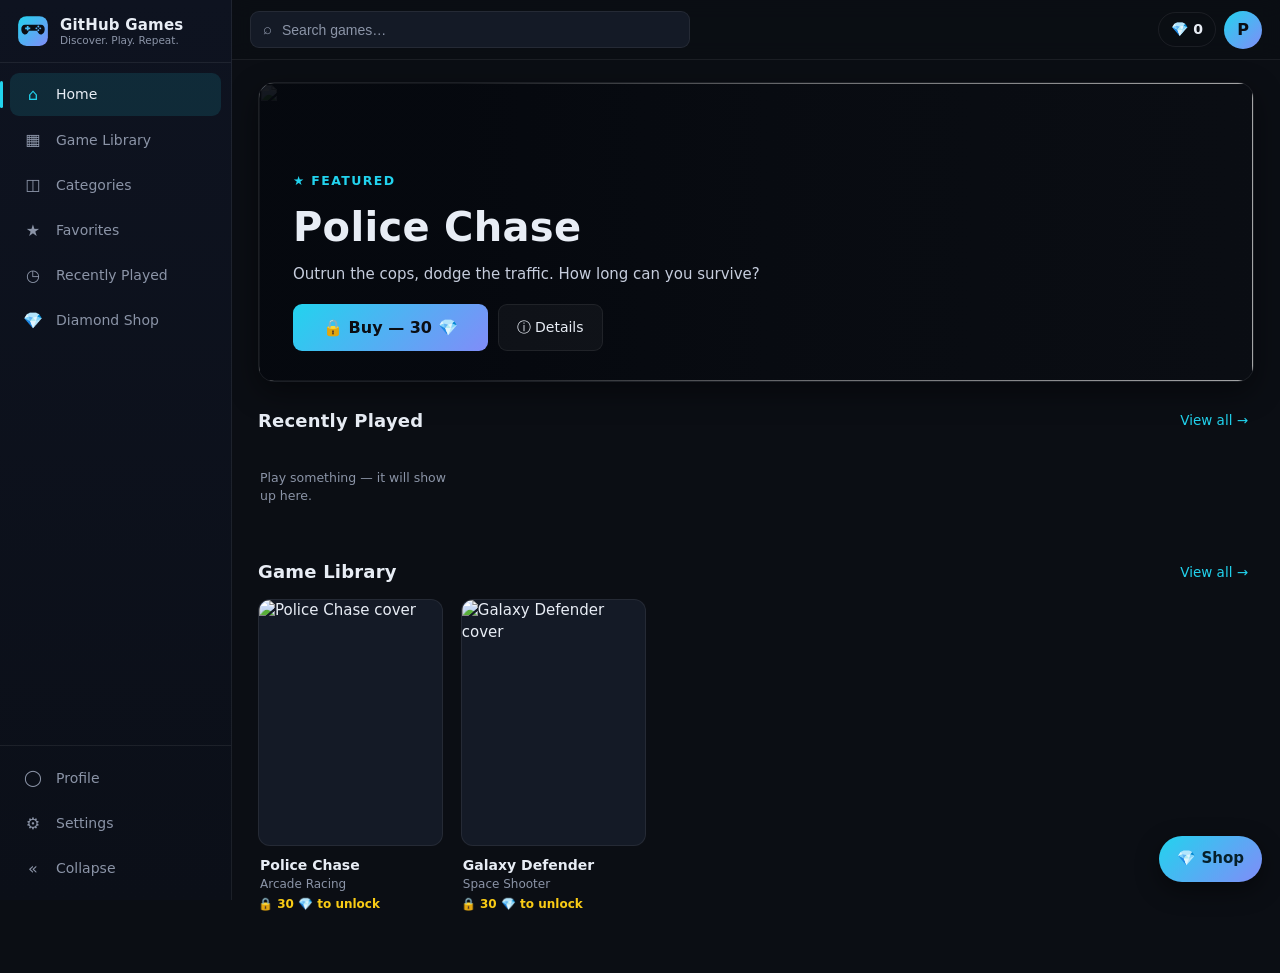
==== games/index.html @ de299fe7 "Add games hub at /games (Diamond Shop + Support)" ====
<!DOCTYPE html>
<html lang="en">
<head>
<meta charset="UTF-8">
<meta name="viewport" content="width=device-width, initial-scale=1.0, viewport-fit=cover">
<title>GitHub Games — Discover. Play. Repeat.</title>
<meta name="description" content="GitHub Games — a personal browser gaming platform. Discover. Play. Repeat.">
<link rel="icon" type="image/svg+xml" href="favicon.svg">
<link rel="stylesheet" href="arcade.css">
</head>
<body>
<div id="app">

  <!-- ============ SIDEBAR (desktop) / DRAWER (mobile) ============ -->
  <aside id="sidebar" aria-label="Main navigation">
    <div class="side-brand">
      <span class="logo-mark" aria-hidden="true">
        <svg viewBox="0 0 32 32"><defs><linearGradient id="lg" x1="0" y1="0" x2="1" y2="1"><stop offset="0" stop-color="#22d3ee"/><stop offset="1" stop-color="#818cf8"/></linearGradient><mask id="gp-mask-side"><path d="M8.5 10 h15 c2.2 0 3.5 1.6 3.5 4 c0 3-1.6 5.2-3.6 5.2 c-1.2 0-2-.7-2.6-1.8 l-1-1.6 H12.2 l-1 1.6 c-.6 1.1-1.4 1.8-2.6 1.8 C6.6 19.2 5 17 5 14 c0-2.4 1.3-4 3.5-4 z" fill="#fff"/><path d="M10.2 11.4 h1.6 v1.3 h1.6 v1.6 h-1.6 v1.3 h-1.6 v-1.3 H8.6 v-1.6 h1.6 z" fill="#000"/><circle cx="21" cy="11.7" r="0.9" fill="#000"/><circle cx="22.8" cy="13.5" r="0.9" fill="#000"/><circle cx="21" cy="15.3" r="0.9" fill="#000"/><circle cx="19.2" cy="13.5" r="0.9" fill="#000"/></mask></defs><rect x="2" y="2" width="28" height="28" rx="8" fill="url(#lg)"/><rect x="2" y="2" width="28" height="28" rx="8" fill="#0b0e14" mask="url(#gp-mask-side)"/></svg>
      </span>
      <span class="logo-text"><strong>GitHub Games</strong><small>Discover. Play. Repeat.</small></span>
      <button id="drawer-close" class="icon-btn only-mobile" aria-label="Close menu">✕</button>
    </div>
    <nav class="side-nav">
      <button class="nav-item is-active" data-view="home"><span class="ni">⌂</span><span class="nl">Home</span></button>
      <button class="nav-item" data-view="library"><span class="ni">▦</span><span class="nl">Game Library</span></button>
      <button class="nav-item" data-view="categories"><span class="ni">◫</span><span class="nl">Categories</span></button>
      <button class="nav-item" data-view="favorites"><span class="ni">★</span><span class="nl">Favorites</span><span class="nbadge" id="fav-count" hidden></span></button>
      <button class="nav-item" data-view="recent"><span class="ni">◷</span><span class="nl">Recently Played</span></button>
      <button class="nav-item" data-view="shop"><span class="ni">💎</span><span class="nl">Diamond Shop</span></button>
    </nav>
    <div class="side-foot">
      <button class="nav-item" data-view="profile"><span class="ni">◯</span><span class="nl">Profile</span></button>
      <button class="nav-item" data-view="settings"><span class="ni">⚙</span><span class="nl">Settings</span></button>
      <button id="side-collapse" class="nav-item only-desktop" aria-label="Collapse sidebar"><span class="ni">«</span><span class="nl">Collapse</span></button>
    </div>
  </aside>
  <div id="backdrop" hidden></div>

  <!-- ============ MAIN COLUMN ============ -->
  <div class="main-col">
    <header id="topbar">
      <button id="hamburger" class="icon-btn only-mobile" aria-label="Open menu">☰</button>
      <span class="logo-mark tb-logo only-mobile" aria-hidden="true">
        <svg viewBox="0 0 32 32"><defs><mask id="gp-mask-top"><path d="M8.5 10 h15 c2.2 0 3.5 1.6 3.5 4 c0 3-1.6 5.2-3.6 5.2 c-1.2 0-2-.7-2.6-1.8 l-1-1.6 H12.2 l-1 1.6 c-.6 1.1-1.4 1.8-2.6 1.8 C6.6 19.2 5 17 5 14 c0-2.4 1.3-4 3.5-4 z" fill="#fff"/><path d="M10.2 11.4 h1.6 v1.3 h1.6 v1.6 h-1.6 v1.3 h-1.6 v-1.3 H8.6 v-1.6 h1.6 z" fill="#000"/><circle cx="21" cy="11.7" r="0.9" fill="#000"/><circle cx="22.8" cy="13.5" r="0.9" fill="#000"/><circle cx="21" cy="15.3" r="0.9" fill="#000"/><circle cx="19.2" cy="13.5" r="0.9" fill="#000"/></mask></defs><rect x="2" y="2" width="28" height="28" rx="8" fill="#22d3ee"/><rect x="2" y="2" width="28" height="28" rx="8" fill="#0b0e14" mask="url(#gp-mask-top)"/></svg>
      </span>
      <div class="search-wrap">
        <span class="search-ic" aria-hidden="true">⌕</span>
        <input id="search" type="search" placeholder="Search games…" autocomplete="off" aria-label="Search games">
      </div>
      <div class="top-actions">
        <button id="topbar-diamonds" class="diamond-pill" aria-label="Open Diamond Shop">💎 <span id="topbar-diamonds-n">0</span></button>
        <button id="avatar-btn" class="avatar-btn" aria-haspopup="menu" aria-expanded="false" aria-label="Account menu">
          <span id="avatar-initial">P</span>
        </button>
        <div id="avatar-menu" class="menu" role="menu" hidden>
          <div class="menu-head"><strong id="menu-username">Player</strong><small>GitHub Games</small></div>
          <button role="menuitem" data-goto="profile">◯&nbsp; Profile</button>
          <button role="menuitem" data-goto="shop">💎&nbsp; Diamond Shop</button>
          <button role="menuitem" data-goto="settings">⚙&nbsp; Settings</button>
          <button role="menuitem" id="menu-about">ⓘ&nbsp; About</button>
          <button role="menuitem" id="menu-support">✉️&nbsp; Support</button>
        </div>
      </div>
    </header>

    <main id="views">
      <!-- HOME -->
      <section class="view is-active" id="view-home" aria-label="Home">
        <div id="featured" class="featured">
          <img class="featured-bg" src="img/cover-police-chase.svg" alt="" aria-hidden="true">
          <div class="featured-shade"></div>
          <div class="featured-body">
            <span class="kicker">★ Featured</span>
            <h2>Police Chase</h2>
            <p>Outrun the cops, dodge the traffic. How long can you survive?</p>
            <div class="featured-row">
              <a class="btn-play big" href="1/" data-play="police-chase">▶&nbsp; Play Now</a>
              <button class="btn-ghost" data-info="police-chase">ⓘ Details</button>
            </div>
          </div>
        </div>

        <div class="sec-head"><h3>Recently Played</h3><button class="link" data-goto="recent">View all →</button></div>
        <div id="home-recent" class="hrow"></div>

        <div class="sec-head"><h3>Game Library</h3><button class="link" data-goto="library">View all →</button></div>
        <div id="home-grid" class="grid"></div>
      </section>

      <!-- LIBRARY -->
      <section class="view" id="view-library" aria-label="Game Library">
        <div class="sec-head"><h3>Game Library</h3>
          <label class="sort-wrap">Sort
            <select id="sort" aria-label="Sort games">
              <option value="name">Name A–Z</option>
              <option value="recent">Recently played</option>
            </select>
          </label>
        </div>
        <div id="lib-grid" class="grid"></div>
        <div id="lib-empty" class="empty" hidden>
          <div class="empty-ic">🎮</div>
          <p>No games match your search.</p>
          <button class="btn-ghost" id="lib-clear">Clear search</button>
        </div>
      </section>

      <!-- CATEGORIES -->
      <section class="view" id="view-categories" aria-label="Categories">
        <div class="sec-head"><h3>Browse by Category</h3></div>
        <div id="cat-chips" class="chips"></div>
        <div id="cat-grid" class="grid"></div>
      </section>

      <!-- FAVORITES -->
      <section class="view" id="view-favorites" aria-label="Favorites">
        <div class="sec-head"><h3>Favorites</h3></div>
        <div id="fav-grid" class="grid"></div>
        <div id="fav-empty" class="empty" hidden>
          <div class="empty-ic">★</div>
          <p>No favorites yet.</p>
          <p class="dim">Tap the ☆ on any game to pin it here.</p>
          <button class="btn-ghost" data-goto="library">Browse games</button>
        </div>
      </section>

      <!-- RECENTLY PLAYED -->
      <section class="view" id="view-recent" aria-label="Recently Played">
        <div class="sec-head"><h3>Recently Played</h3></div>
        <div id="recent-list" class="recent-list"></div>
        <div id="recent-empty" class="empty" hidden>
          <div class="empty-ic">◷</div>
          <p>Nothing here yet.</p>
          <p class="dim">Games you play will show up here.</p>
          <button class="btn-ghost" data-goto="library">Browse games</button>
        </div>
      </section>

      <!-- DIAMOND SHOP -->
      <section class="view" id="view-shop" aria-label="Diamond Shop">
        <div class="sec-head"><h3>💎 Diamond Shop</h3></div>
        <div class="panel shop-panel">
          <div class="shop-balance-row">
            <div><span class="dim sm">Your Diamonds&nbsp;</span><strong id="shop-balance">0</strong> 💎</div>
            <div class="shop-user-row">
              <input id="shop-user-input" maxlength="24" placeholder="Your username" aria-label="Your username">
              <button class="btn-play sm" id="shop-claim">Create / Load Account</button>
            </div>
          </div>
          <div id="daily-claim-panel" class="daily-claim">
            <div class="dc-left">
              <div class="dc-title">🎁 Daily Claim</div>
              <div class="dc-sub">Claim <strong>+10 💎</strong> free every 12 hours — use them to unlock games.</div>
            </div>
            <div class="dc-right">
              <div id="daily-countdown" class="dc-count">Create or load an account to claim.</div>
              <button class="btn-play sm" id="daily-claim-btn" disabled>Claim +10 💎</button>
            </div>
          </div>
          <div id="shop-packs" class="shop-packs"></div>
          <div class="custom-card">
            <div class="custom-head"><span>🛠️ Custom Amount</span><span class="dim sm">1,000 – 100,000 💎 &bull; bigger amount = cheaper per diamond</span></div>
            <div class="custom-row">
              <input id="custom-slider" type="range" min="1000" max="100000" step="100" value="1000" aria-label="Custom diamond amount (slider)">
              <input id="custom-amount" type="number" min="1000" max="100000" step="100" value="1000" aria-label="Custom diamond amount">
            </div>
            <div class="custom-chips">
              <button class="chip" data-custom="1000">1,000</button>
              <button class="chip" data-custom="5000">5,000</button>
              <button class="chip" data-custom="10000">10,000</button>
              <button class="chip" data-custom="25000">25,000</button>
              <button class="chip" data-custom="50000">50,000</button>
              <button class="chip" data-custom="100000">100,000</button>
            </div>
            <div class="custom-buy-row">
              <div>
                <div id="custom-price" class="custom-price">৳910</div>
                <div id="custom-rate" class="dim sm">৳0.91 per diamond — the packages' average rate</div>
              </div>
              <button class="btn-play" id="custom-buy">Buy Custom</button>
            </div>
          </div>
          <p class="dim sm">Pay with bKash Send Money (app or *247#), then enter your TrxID + phone number. Orders stay Pending until the payment is verified — then your Diamonds are added automatically.</p>
        </div>
      </section>

      <!-- PROFILE -->
      <section class="view" id="view-profile" aria-label="Profile">
        <div class="sec-head"><h3>Profile</h3></div>
        <div class="panel profile-panel">
          <div class="prof-top">
            <div class="prof-avatar" id="prof-avatar">P</div>
            <div class="prof-id">
              <div class="prof-name-row">
                <strong id="prof-name">Player</strong>
                <button class="icon-btn" id="name-edit" aria-label="Edit display name">✎</button>
              </div>
              <small class="dim">GitHub Games player</small>
            </div>
          </div>
          <div class="avatar-pick">
            <h4>Profile picture</h4>
            <div id="avatar-presets" class="avatar-presets"></div>
          </div>
          <div id="name-editor" class="name-editor" hidden>
            <input id="name-input" maxlength="24" aria-label="Display name">
            <button class="btn-play sm" id="name-save">Save</button>
            <button class="btn-ghost sm" id="name-cancel">Cancel</button>
          </div>
          <div class="prof-cols">
            <div>
              <h4>Favorite Games</h4>
              <div id="prof-favs" class="mini-list"></div>
            </div>
            <div>
              <h4>Recently Played</h4>
              <div id="prof-recent" class="mini-list"></div>
            </div>
          </div>
          <h4>Best Scores</h4>
          <div id="prof-scores" class="score-list"></div>
        </div>
      </section>

      <!-- SETTINGS -->
      <section class="view" id="view-settings" aria-label="Settings">
        <div class="sec-head"><h3>Settings</h3></div>
        <div class="panel settings-panel">
          <div class="set-group">
            <h4>Appearance</h4>
            <div class="set-row"><span>Accent color</span>
              <div class="swatches" role="radiogroup" aria-label="Accent color">
                <button class="sw cyan" data-accent="cyan" aria-label="Cyan"></button>
                <button class="sw blue" data-accent="blue" aria-label="Blue"></button>
                <button class="sw violet" data-accent="violet" aria-label="Violet"></button>
              </div>
            </div>
            <div class="set-row"><span>Compact sidebar</span>
              <button class="toggle" id="tgl-sidebar" role="switch" aria-checked="false" aria-label="Compact sidebar"><span class="knob"></span></button>
            </div>
          </div>
          <div class="set-group">
            <h4>Motion</h4>
            <div class="set-row"><span>Animations</span>
              <button class="toggle" id="tgl-anim" role="switch" aria-checked="true" aria-label="Animations"><span class="knob"></span></button>
            </div>
            <p class="dim sm">Turn off to reduce motion across the interface.</p>
          </div>
          <div class="set-group danger-zone">
            <h4>Data &amp; Privacy</h4>
            <p class="dim sm">Profile, favorites and best scores stay in this browser. Shop accounts, Diamonds and orders live in the secure database, so the same username works on any device.</p>
            <div class="set-row"><span>Reset best scores</span><button class="btn-ghost sm danger" id="btn-reset-scores">Reset</button></div>
            <div class="set-row"><span>Clear recently played</span><button class="btn-ghost sm danger" id="btn-clear-recent">Clear</button></div>
            <div class="set-row"><span>Clear favorites</span><button class="btn-ghost sm danger" id="btn-clear-favs">Clear</button></div>
          </div>
          <div class="set-group">
            <h4>Shop Admin</h4>
            <p class="dim sm">View diamond orders and mark them Complete after verifying the payment in your bKash app. Admin login required.</p>
            <div class="set-row"><span>Admin page</span><a class="btn-play sm" href="admin.html">Open Admin Page</a></div>
          </div>
          <div class="set-group">
            <h4>About</h4>
            <p><strong>GitHub Games</strong> — Discover. Play. Repeat.</p>
            <p class="dim">This is made for everyone.</p>
            <p class="dim sm">Hub v3.0 · Games launch in their own pages and keep their own saved data.</p>
          </div>
        </div>
      </section>
    </main>
  </div>
</div>

<!-- game details modal -->
<div id="info-modal" class="modal" hidden role="dialog" aria-modal="true" aria-labelledby="im-title">
  <div class="modal-card">
    <button class="icon-btn modal-x" data-close aria-label="Close">✕</button>
    <div class="im-head">
      <img id="im-cover" src="" alt="">
      <div><h3 id="im-title"></h3><div id="im-genre" class="chips sm"></div></div>
    </div>
    <p id="im-desc"></p>
    <h4>Controls</h4><p id="im-controls" class="dim"></p>
    <h4>Features</h4><ul id="im-features" class="feat"></ul>
    <h4>Credits</h4><p id="im-credits" class="dim sm"></p>
    <div class="im-actions">
      <a class="btn-play big" id="im-play" href="#" data-play="">▶&nbsp; Play</a>
    </div>
  </div>
</div>

<!-- about modal -->
<div id="about-modal" class="modal" hidden role="dialog" aria-modal="true" aria-labelledby="ab-title">
  <div class="modal-card narrow">
    <button class="icon-btn modal-x" data-close aria-label="Close">✕</button>
    <h3 id="ab-title">About GitHub Games</h3>
    <p><strong>GitHub Games</strong> — Discover. Play. Repeat.</p>
    <p class="dim">This is made for everyone.</p>
    <p class="dim sm">A personal browser gaming platform. Your favorites, recent games and settings live only in this browser.</p>
  </div>
</div>

<!-- support modal -->
<div id="support-modal" class="modal" hidden role="dialog" aria-modal="true" aria-labelledby="sup-title">
  <div class="modal-card narrow">
    <button class="icon-btn modal-x" data-close aria-label="Close">✕</button>
    <h3 id="sup-title">Support</h3>
    <p>Need help with a Diamond order, a game, or anything else? Email me directly — I usually reply within a day.</p>
    <p class="support-email"><strong>princerafi5801@gmail.com</strong></p>
    <div class="support-actions">
      <a class="btn-play" href="mailto:princerafi5801@gmail.com?subject=GitHub%20Games%20Support">✉️ Send Email</a>
      <button class="btn-play" id="support-copy">📋 Copy Email</button>
    </div>
    <p class="dim sm">For Diamond orders, include your username and TrxID in the email so I can find your order fast.</p>
  </div>
</div>

<!-- shop checkout modal -->
<div id="shop-modal" class="modal" hidden role="dialog" aria-modal="true" aria-labelledby="sh-title">
  <div class="modal-card narrow">
    <button class="icon-btn modal-x" data-close aria-label="Close">✕</button>
    <h3 id="sh-title">Buy Diamonds</h3>
    <div id="sh-step1">
      <p><strong id="sh-pack-name"></strong> — <span id="sh-pack-price"></span></p>
      <label class="dim sm" for="sh-username">Your username (diamonds go to this name)</label>
      <input id="sh-username" maxlength="24" placeholder="Username" aria-label="Username">
      <div class="im-actions">
        <button class="btn-ghost" data-close>Cancel</button>
        <button class="btn-play" id="sh-continue">Continue</button>
      </div>
    </div>
    <div id="sh-step2" hidden>
      <p><strong id="sh-pack-name2"></strong></p>
      <div class="bkash-box">
        <p>Send <strong id="sh-amount"></strong> via bKash <strong>Send Money</strong> to:</p>
        <p class="bkash-num" id="sh-bkash-num"></p>
        <p><button class="btn-ghost sm" id="sh-copy" type="button">📋 Copy number</button></p>
        <p class="dim sm">Send the exact amount from your bKash account (bKash app or *247#), then enter the TrxID + your phone number below.</p>
      </div>
      <label class="dim sm" for="sh-trxid">bKash Transaction ID (TrxID)</label>
      <input id="sh-trxid" maxlength="24" placeholder="e.g. 9H8K2J4F1X" aria-label="Transaction ID">
      <label class="dim sm" for="sh-phone">Your bKash phone number (the one you sent money from)</label>
      <input id="sh-phone" maxlength="14" placeholder="e.g. 01712345678" aria-label="Your bKash phone number" inputmode="tel">
      <div class="im-actions">
        <button class="btn-ghost" id="sh-back">Back</button>
        <button class="btn-play" id="sh-place">Place Order</button>
      </div>
    </div>
    <div id="sh-done" hidden>
      <p>✅ <strong>Order placed!</strong></p>
      <p class="dim">Order <strong id="sh-order-id"></strong> is <strong>Pending</strong>. Diamonds will be added to <strong id="sh-done-user"></strong> very soon, once payment verification is complete.</p>
      <div class="im-actions">
        <button class="btn-play" data-close>Done</button>
      </div>
    </div>
  </div>
</div>

<!-- floating shop button -->
<button id="shop-fab" aria-label="Open Diamond Shop">💎 Shop</button>

<!-- buy game modal -->
<div id="buy-modal" class="modal" hidden role="dialog" aria-modal="true" aria-labelledby="buy-title">
  <div class="modal-card narrow">
    <button class="icon-btn modal-x" data-close aria-label="Close">✕</button>
    <h3 id="buy-title">Unlock Police Chase</h3>
    <p class="dim sm">One-time purchase — buy once, play forever.</p>
    <p><strong>Price: 30 💎</strong> · Your balance: <strong id="buy-balance">0</strong> 💎</p>
    <div id="buy-username-row">
      <label class="dim sm" for="buy-username">Create your account to get 30 free diamonds</label>
      <input id="buy-username" maxlength="24" placeholder="Choose a username" aria-label="Username">
      <div class="im-actions">
        <button class="btn-play sm" id="buy-create">Create Account (+30 💎)</button>
      </div>
    </div>
    <p class="dim sm" id="buy-account-note" hidden>Account: <strong id="buy-account-name"></strong></p>
    <p class="dim sm" id="buy-need-note" hidden></p>
    <div class="im-actions">
      <button class="btn-ghost" data-close>Cancel</button>
      <button class="btn-play" id="buy-confirm">Buy for 30 💎</button>
      <button class="btn-play" id="buy-shop" hidden>Go to Diamond Shop</button>
    </div>
  </div>
</div>

<!-- confirm modal -->
<div id="confirm-modal" class="modal" hidden role="dialog" aria-modal="true" aria-labelledby="cf-title">
  <div class="modal-card narrow">
    <h3 id="cf-title"></h3>
    <p id="cf-msg" class="dim"></p>
    <div class="im-actions">
      <button class="btn-ghost" data-close>Cancel</button>
      <button class="btn-play danger" id="cf-ok">Confirm</button>
    </div>
  </div>
</div>

<div id="toast" class="toast" hidden></div>

<script src="arcade.js"></script>
</body>
</html>
---- games/arcade.css ----
/* GitHub Games — Steam-inspired dark hub. Original design, no frameworks. */
:root {
  --bg: #0b0e14;
  --bg2: #0e1219;
  --surface: #141a26;
  --surface2: #1a2130;
  --line: rgba(255, 255, 255, 0.07);
  --txt: #e8edf5;
  --dim: #8b94a7;
  --accent: #22d3ee;
  --accent2: #818cf8;
  --accent-ink: #062a30;
  --danger: #f87171;
  --radius: 12px;
  --side-w: 232px;
  --side-wc: 72px;
  --top-h: 60px;
  --shadow: 0 10px 30px rgba(0, 0, 0, 0.45);
}
[data-accent="blue"] { --accent: #60a5fa; --accent2: #22d3ee; --accent-ink: #0b2440; }
[data-accent="violet"] { --accent: #a78bfa; --accent2: #22d3ee; --accent-ink: #221243; }

* { box-sizing: border-box; }
html, body { height: 100%; }
body {
  margin: 0;
  background: var(--bg);
  color: var(--txt);
  font-family: "Segoe UI", system-ui, -apple-system, Roboto, "Helvetica Neue", Arial, sans-serif;
  font-size: 15px;
  line-height: 1.45;
  -webkit-tap-highlight-color: transparent;
}
img { display: block; max-width: 100%; }
button { font: inherit; color: inherit; background: none; border: 0; cursor: pointer; }
a { color: inherit; }
:focus-visible { outline: 2px solid var(--accent); outline-offset: 2px; border-radius: 6px; }

#app { display: flex; min-height: 100vh; }

/* ---------- sidebar ---------- */
#sidebar {
  width: var(--side-w);
  flex: 0 0 auto;
  position: sticky;
  top: 0;
  height: 100vh;
  display: flex;
  flex-direction: column;
  background: linear-gradient(180deg, #0e1320, #0b0f18);
  border-right: 1px solid var(--line);
  z-index: 40;
  transition: width 0.22s ease, margin 0.25s ease;
}
body.side-compact #sidebar { width: var(--side-wc); }
body.side-compact .logo-text, body.side-compact .nl, body.side-compact .nbadge { display: none; }
body.side-compact .nav-item { justify-content: center; padding: 12px 0; }

.side-brand {
  display: flex; align-items: center; gap: 10px;
  padding: 14px 16px;
  border-bottom: 1px solid var(--line);
  min-height: var(--top-h);
}
.logo-mark svg { width: 34px; height: 34px; display: block; }
.logo-text { display: flex; flex-direction: column; line-height: 1.2; white-space: nowrap; }
.logo-text strong { font-size: 15px; letter-spacing: 0.2px; }
.logo-text small { color: var(--dim); font-size: 10.5px; }

.side-nav { padding: 10px 10px; display: flex; flex-direction: column; gap: 2px; }
.side-foot { margin-top: auto; padding: 10px; border-top: 1px solid var(--line); display: flex; flex-direction: column; gap: 2px; }
.nav-item {
  display: flex; align-items: center; gap: 12px;
  padding: 10px 12px;
  border-radius: 9px;
  color: var(--dim);
  font-size: 14px;
  text-align: left;
  width: 100%;
  transition: background 0.15s ease, color 0.15s ease;
  position: relative;
}
.nav-item:hover { background: rgba(255, 255, 255, 0.05); color: var(--txt); }
.nav-item.is-active { background: rgba(34, 211, 238, 0.12); color: var(--txt); }
.nav-item.is-active::before {
  content: ""; position: absolute; left: -10px; top: 8px; bottom: 8px; width: 3px;
  border-radius: 3px; background: var(--accent);
}
.ni { width: 22px; text-align: center; font-size: 16px; flex: 0 0 auto; }
.nav-item.is-active .ni { color: var(--accent); }
.nl { flex: 1 1 auto; white-space: nowrap; overflow: hidden; text-overflow: ellipsis; }
.nbadge {
  background: var(--accent); color: var(--accent-ink);
  font-size: 11px; font-weight: 700; border-radius: 10px; padding: 1px 7px;
}

/* ---------- main column / topbar ---------- */
.main-col { flex: 1 1 auto; min-width: 0; display: flex; flex-direction: column; }
#topbar {
  height: var(--top-h);
  position: sticky; top: 0; z-index: 30;
  display: flex; align-items: center; gap: 12px;
  padding: 0 18px;
  background: rgba(11, 14, 20, 0.86);
  backdrop-filter: blur(10px);
  border-bottom: 1px solid var(--line);
}
.search-wrap {
  flex: 1 1 auto; min-width: 0; max-width: 440px;
  display: flex; align-items: center; gap: 8px;
  background: var(--surface);
  border: 1px solid var(--line);
  border-radius: 9px;
  padding: 7px 12px;
}
.search-wrap:focus-within { border-color: var(--accent); }
.search-ic { color: var(--dim); }
#search {
  flex: 1; background: none; border: 0; color: var(--txt);
  font-size: 14px; outline: none; min-width: 0;
}
#search::placeholder { color: var(--dim); }
.top-actions { margin-left: auto; display: flex; align-items: center; gap: 8px; position: relative; flex-shrink: 0; }
/* Fixed topbar items never squeeze — only the search bar shrinks,
   so the avatar stays a perfect circle on narrow phones. */
#topbar > #hamburger, #topbar > .tb-logo { flex-shrink: 0; }
.avatar-btn {
  width: 38px; height: 38px; border-radius: 50%; flex-shrink: 0;
  background: linear-gradient(135deg, var(--accent), var(--accent2));
  color: #0b0e14; font-weight: 800; font-size: 16px;
  display: flex; align-items: center; justify-content: center;
  transition: transform 0.15s ease;
}
.avatar-btn:hover { transform: scale(1.06); }
.menu {
  position: absolute; right: 0; top: calc(100% + 8px);
  min-width: 200px;
  background: var(--surface2);
  border: 1px solid var(--line);
  border-radius: var(--radius);
  box-shadow: var(--shadow);
  padding: 6px;
  z-index: 60;
}
.menu-head { padding: 10px 12px; border-bottom: 1px solid var(--line); margin-bottom: 4px; }
.menu-head strong { display: block; }
.menu-head small { color: var(--dim); }
.menu button[role="menuitem"] {
  display: block; width: 100%; text-align: left;
  padding: 9px 12px; border-radius: 7px; font-size: 14px; color: var(--txt);
}
.menu button[role="menuitem"]:hover { background: rgba(255, 255, 255, 0.06); }

/* ---------- views ---------- */
#views { padding: 22px 26px 60px; max-width: 1280px; width: 100%; margin: 0 auto; }
.view { display: none; }
.view.is-active { display: block; animation: fadein 0.25s ease; }
@keyframes fadein { from { opacity: 0; transform: translateY(6px); } to { opacity: 1; transform: none; } }
.sec-head { display: flex; align-items: center; justify-content: space-between; margin: 26px 0 14px; }
.sec-head:first-child { margin-top: 0; }
.sec-head h3 { margin: 0; font-size: 18px; letter-spacing: 0.2px; }
.link { color: var(--accent); font-size: 13.5px; }
.link:hover { text-decoration: underline; }

/* ---------- featured ---------- */
.featured {
  position: relative; border-radius: 16px; overflow: hidden;
  border: 1px solid var(--line);
  min-height: 300px;
  display: flex; align-items: flex-end;
  box-shadow: var(--shadow);
  isolation: isolate;
}
.featured-bg { position: absolute; inset: 0; width: 100%; height: 100%; object-fit: cover; z-index: -2; }
.featured-shade {
  position: absolute; inset: 0; z-index: -1;
  background: linear-gradient(90deg, rgba(5, 8, 14, 0.92) 20%, rgba(5, 8, 14, 0.45) 55%, rgba(5, 8, 14, 0.15));
}
.featured-body { padding: 30px 34px; max-width: 560px; }
.kicker { color: var(--accent); font-size: 12.5px; font-weight: 700; letter-spacing: 1.4px; text-transform: uppercase; }
.featured-body h2 { margin: 6px 0 8px; font-size: clamp(26px, 4vw, 40px); letter-spacing: 0.3px; }
.featured-body p { margin: 0 0 18px; color: #c6cddd; }
.featured-row { display: flex; gap: 10px; flex-wrap: wrap; }

/* ---------- buttons ---------- */
.btn-play {
  display: inline-flex; align-items: center; justify-content: center; gap: 8px;
  background: linear-gradient(135deg, var(--accent), var(--accent2));
  color: #0b0e14; font-weight: 800; text-decoration: none;
  padding: 10px 22px; border-radius: 9px; font-size: 15px;
  transition: transform 0.15s ease, filter 0.15s ease;
  border: 0;
}
.btn-play:hover { filter: brightness(1.1); transform: translateY(-1px); }
.btn-play:active { transform: translateY(0); }
.btn-play.big { padding: 12px 30px; font-size: 16px; }
.btn-play.sm { padding: 7px 14px; font-size: 13.5px; }
.btn-play.danger { background: linear-gradient(135deg, #f87171, #ef4444); color: #2a0d0d; }
.btn-ghost {
  display: inline-flex; align-items: center; justify-content: center; gap: 8px;
  border: 1px solid var(--line); background: rgba(255, 255, 255, 0.04);
  color: var(--txt); padding: 10px 18px; border-radius: 9px; font-size: 14px;
  text-decoration: none;
  transition: background 0.15s ease, border-color 0.15s ease;
}
.btn-ghost:hover { background: rgba(255, 255, 255, 0.09); border-color: rgba(255, 255, 255, 0.16); }
.btn-ghost.sm { padding: 7px 14px; font-size: 13.5px; }
.btn-ghost.danger { color: var(--danger); border-color: rgba(248, 113, 113, 0.35); }
.icon-btn {
  width: 34px; height: 34px; border-radius: 8px;
  display: inline-flex; align-items: center; justify-content: center;
  color: var(--dim); font-size: 16px;
  transition: background 0.15s ease, color 0.15s ease;
}
.icon-btn:hover { background: rgba(255, 255, 255, 0.08); color: var(--txt); }

/* ---------- game grid & cards ---------- */
.grid { display: grid; grid-template-columns: repeat(auto-fill, minmax(168px, 1fr)); gap: 18px; }
.hrow { display: grid; grid-auto-flow: column; grid-auto-columns: minmax(150px, 190px); gap: 16px; overflow-x: auto; padding-bottom: 8px; }
.gcard { cursor: pointer; border-radius: var(--radius); }
.gcard .cover {
  position: relative; border-radius: var(--radius); overflow: hidden;
  aspect-ratio: 3 / 4;
  border: 1px solid var(--line);
  background: var(--surface);
  transition: transform 0.18s ease, border-color 0.18s ease, box-shadow 0.18s ease;
}
.gcard img { width: 100%; height: 100%; object-fit: cover; }
.gcard:hover .cover { transform: translateY(-3px); border-color: rgba(255, 255, 255, 0.18); box-shadow: var(--shadow); }
.gcard.selected .cover { border-color: var(--accent); box-shadow: 0 0 0 2px var(--accent), var(--shadow); }
.gtitle { margin: 9px 2px 0; font-size: 14px; font-weight: 600; white-space: nowrap; overflow: hidden; text-overflow: ellipsis; }
.gsub { margin: 1px 2px 0; font-size: 12px; color: var(--dim); }
.card-actions {
  position: absolute; left: 0; right: 0; bottom: 0;
  padding: 34px 10px 10px;
  background: linear-gradient(transparent, rgba(4, 6, 10, 0.94));
  display: flex; flex-direction: column; gap: 8px;
  transform: translateY(102%);
  transition: transform 0.22s ease;
}
.gcard.selected .card-actions { transform: none; }
.ca-title { font-size: 13px; font-weight: 700; }
.ca-row { display: flex; gap: 6px; align-items: center; }
.ca-row .btn-play { flex: 1 1 auto; padding: 8px 10px; font-size: 13.5px; }
.ca-row .icon-btn { background: rgba(255, 255, 255, 0.1); color: #fff; width: 32px; height: 32px; }
.ca-row .icon-btn:hover { background: rgba(255, 255, 255, 0.22); }
.ca-row .icon-btn.fav.is-fav { color: #fbbf24; }
.fav-flag {
  position: absolute; top: 8px; right: 8px;
  width: 28px; height: 28px; border-radius: 8px;
  background: rgba(4, 6, 10, 0.65); color: #fbbf24; font-size: 15px;
  display: none; align-items: center; justify-content: center;
}
.gcard.is-fav .fav-flag { display: inline-flex; }

/* ---------- chips / sort ---------- */
.chips { display: flex; gap: 8px; flex-wrap: wrap; margin-bottom: 16px; }
.chip {
  border: 1px solid var(--line); background: var(--surface);
  padding: 7px 15px; border-radius: 20px; font-size: 13.5px; color: var(--dim);
  transition: all 0.15s ease;
}
.chip:hover { color: var(--txt); border-color: rgba(255, 255, 255, 0.2); }
.chip.is-active { background: rgba(34, 211, 238, 0.14); border-color: var(--accent); color: var(--txt); }
.chips.sm { margin: 6px 0 0; }
.sort-wrap { display: flex; align-items: center; gap: 8px; font-size: 13.5px; color: var(--dim); }
.sort-wrap select {
  background: var(--surface); color: var(--txt);
  border: 1px solid var(--line); border-radius: 8px; padding: 7px 10px; font-size: 13.5px;
}

/* ---------- recently played list ---------- */
.recent-list { display: flex; flex-direction: column; gap: 10px; }
.recent-item {
  display: flex; align-items: center; gap: 14px;
  background: var(--surface); border: 1px solid var(--line);
  border-radius: var(--radius); padding: 10px 14px 10px 10px;
  transition: border-color 0.15s ease;
}
.recent-item:hover { border-color: rgba(255, 255, 255, 0.18); }
.recent-item img { width: 52px; height: 70px; object-fit: cover; border-radius: 7px; }
.recent-item .ri-body { flex: 1 1 auto; min-width: 0; }
.recent-item .ri-body strong { display: block; }
.recent-item .ri-body small { color: var(--dim); }

/* ---------- panels (profile/settings) ---------- */
.panel {
  background: var(--surface);
  border: 1px solid var(--line);
  border-radius: 16px;
  padding: 24px;
  box-shadow: var(--shadow);
  max-width: 860px;
}
.panel h4 { margin: 22px 0 10px; font-size: 14px; letter-spacing: 0.6px; text-transform: uppercase; color: var(--dim); }
.panel h4:first-child { margin-top: 0; }
.profile-panel .prof-top { display: flex; align-items: center; gap: 16px; }
.prof-avatar {
  width: 72px; height: 72px; border-radius: 50%; flex: 0 0 auto;
  background: linear-gradient(135deg, var(--accent), var(--accent2));
  color: #0b0e14; font-size: 30px; font-weight: 800;
  display: flex; align-items: center; justify-content: center;
}
.prof-name-row { display: flex; align-items: center; gap: 6px; }
.prof-name-row strong { font-size: 20px; }
.dim { color: var(--dim); }
.dim.sm, .sm { font-size: 12.5px; }
.name-editor { display: flex; gap: 8px; margin-top: 12px; flex-wrap: wrap; }
.name-editor input {
  background: var(--bg2); border: 1px solid var(--line); color: var(--txt);
  border-radius: 8px; padding: 8px 12px; font-size: 14px; min-width: 200px;
}
.prof-cols { display: grid; grid-template-columns: 1fr 1fr; gap: 20px; margin-top: 6px; }
.mini-list { display: flex; flex-direction: column; gap: 8px; }
.mini-item {
  display: flex; align-items: center; gap: 10px;
  background: var(--bg2); border: 1px solid var(--line); border-radius: 9px; padding: 7px 10px;
  font-size: 13.5px; text-decoration: none;
}
.mini-item:hover { border-color: var(--accent); }
.mini-item img { width: 34px; height: 44px; object-fit: cover; border-radius: 5px; }
.mini-item small { color: var(--dim); margin-left: auto; }
.score-list { display: flex; flex-direction: column; gap: 8px; }
.score-row {
  display: flex; align-items: center; gap: 12px;
  background: var(--bg2); border: 1px solid var(--line); border-radius: 9px; padding: 9px 14px;
}
.score-row img { width: 30px; height: 40px; object-fit: cover; border-radius: 5px; }
.score-row strong { margin-left: auto; color: var(--accent); font-size: 17px; }

.set-group { border-bottom: 1px solid var(--line); padding: 6px 0 18px; margin-bottom: 14px; }
.set-group:last-child { border-bottom: 0; margin-bottom: 0; padding-bottom: 0; }
.set-row { display: flex; align-items: center; justify-content: space-between; gap: 12px; padding: 9px 0; }
.swatches { display: flex; gap: 10px; }
.sw { width: 34px; height: 34px; border-radius: 50%; border: 2px solid transparent; transition: transform 0.15s ease; }
.sw.cyan { background: #22d3ee; } .sw.blue { background: #60a5fa; } .sw.violet { background: #a78bfa; }
.sw.is-active { border-color: #fff; transform: scale(1.12); }
.toggle {
  width: 46px; height: 26px; border-radius: 14px; flex: 0 0 auto;
  background: #2a3242; position: relative;
  transition: background 0.18s ease;
}
.toggle .knob {
  position: absolute; top: 3px; left: 3px; width: 20px; height: 20px; border-radius: 50%;
  background: #fff; transition: left 0.18s ease;
}
.toggle[aria-checked="true"] { background: var(--accent); }
.toggle[aria-checked="true"] .knob { left: 23px; }

/* ---------- modals ---------- */
.modal {
  position: fixed; inset: 0; z-index: 100;
  background: rgba(3, 5, 9, 0.72);
  backdrop-filter: blur(4px);
  display: flex; align-items: center; justify-content: center;
  padding: 18px;
  animation: fadein 0.2s ease;
}
.modal[hidden] { display: none; }
.modal-card {
  background: var(--surface2);
  border: 1px solid var(--line);
  border-radius: 16px;
  box-shadow: var(--shadow);
  width: min(560px, 100%);
  max-height: 88vh; overflow-y: auto;
  padding: 24px;
  position: relative;
  animation: pop 0.22s ease;
}
.modal-card.narrow { width: min(420px, 100%); }
@keyframes pop { from { opacity: 0; transform: scale(0.96) translateY(8px); } to { opacity: 1; transform: none; } }
.modal-x { position: absolute; top: 12px; right: 12px; }
.im-head { display: flex; gap: 16px; align-items: center; margin-bottom: 12px; }
.im-head img { width: 84px; height: 112px; object-fit: cover; border-radius: 10px; border: 1px solid var(--line); }
.im-head h3 { margin: 0 0 4px; font-size: 22px; }
#info-modal p { margin: 8px 0; }
#info-modal h4 { margin: 16px 0 4px; font-size: 13px; text-transform: uppercase; letter-spacing: 0.8px; color: var(--dim); }
.feat { margin: 4px 0; padding-left: 20px; color: #c6cddd; font-size: 14px; }
.feat li { margin: 3px 0; }
.im-actions { display: flex; gap: 10px; margin-top: 20px; }
.im-actions .btn-play { flex: 1 1 auto; }

/* ---------- toast / empty ---------- */
.toast {
  position: fixed; bottom: 24px; left: 50%; transform: translateX(-50%);
  background: var(--surface2); border: 1px solid var(--accent);
  color: var(--txt); padding: 11px 20px; border-radius: 10px;
  box-shadow: var(--shadow); z-index: 120; font-size: 14px;
  animation: fadein 0.2s ease;
}
.toast[hidden] { display: none; }
.empty { text-align: center; padding: 56px 20px; color: var(--dim); }
.empty-ic { font-size: 44px; margin-bottom: 10px; }
.empty p { margin: 6px 0; }
.empty .btn-ghost { margin-top: 12px; }

/* ---------- mobile ---------- */
.only-mobile { display: none !important; }
#backdrop {
  position: fixed; inset: 0; z-index: 35;
  background: rgba(3, 5, 9, 0.6);
}
#backdrop[hidden] { display: none; }

@media (max-width: 900px) {
  .only-mobile { display: inline-flex !important; }
  .only-desktop { display: none !important; }
  #sidebar {
    position: fixed; left: 0; top: 0; bottom: 0;
    transform: translateX(-105%);
    transition: transform 0.26s ease;
    width: min(280px, 84vw) !important;
    box-shadow: var(--shadow);
  }
  body.drawer-open #sidebar { transform: none; }
  body.drawer-open { overflow: hidden; }
  body.side-compact .logo-text, body.side-compact .nl { display: flex; }
  body.side-compact .nav-item { justify-content: flex-start; }
  #views { padding: 16px 14px 60px; }
  #topbar { padding: 0 12px; gap: 8px; }
  .tb-logo svg { width: 30px; height: 30px; }
  .search-wrap { padding: 6px 10px; }
  .featured { min-height: 230px; }
  .featured-body { padding: 20px; }
  .grid { grid-template-columns: repeat(auto-fill, minmax(128px, 1fr)); gap: 12px; }
  .prof-cols { grid-template-columns: 1fr; }
  .panel { padding: 18px; }
  .modal { padding: 12px; align-items: flex-end; }
  .modal-card { border-radius: 16px 16px 0 0; width: 100%; max-height: 92vh; }
  .modal-card.narrow { width: 100%; }
}

/* ---------- reduced motion ---------- */
@media (prefers-reduced-motion: reduce) {
  *, *::before, *::after { animation: none !important; transition: none !important; }
}
body.no-anim *, body.no-anim *::before, body.no-anim *::after {
  animation: none !important; transition: none !important;
}

/* ---------- avatar presets ---------- */
.avatar-pick { margin: 4px 0 18px; }
.avatar-pick h4 { margin: 0 0 10px; }
.avatar-presets { display: flex; gap: 10px; flex-wrap: wrap; }
.avatar-opt {
  width: 56px; height: 56px; border-radius: 50%; padding: 0; cursor: pointer;
  border: 2px solid var(--line); background: var(--surface2);
  display: flex; align-items: center; justify-content: center; overflow: hidden;
}
.avatar-opt img { width: 100%; height: 100%; object-fit: cover; display: block; }
.avatar-opt span { font-size: 22px; font-weight: 800; color: var(--accent); }
.avatar-opt.is-active { border-color: var(--accent); box-shadow: 0 0 10px rgba(34,211,238,0.45); }
.avatar-btn.has-img, .prof-avatar.has-img { padding: 0; overflow: hidden; }
.avatar-btn.has-img img, .prof-avatar.has-img img { width: 100%; height: 100%; object-fit: cover; display: block; }

/* ---------- diamond shop ---------- */
.diamond-pill { background: var(--card); border: 1px solid var(--line); color: inherit; border-radius: 999px; padding: 6px 12px; font-size: 14px; font-weight: 700; cursor: pointer; }
.diamond-pill:hover { border-color: var(--accent); }
#shop-fab { position: fixed; right: 18px; bottom: 18px; z-index: 60; background: linear-gradient(135deg, #22d3ee, #818cf8); color: #06202a; border: none; border-radius: 999px; padding: 12px 18px; font-size: 15px; font-weight: 800; cursor: pointer; box-shadow: 0 8px 24px rgba(0,0,0,.45); }
#shop-fab:hover { transform: translateY(-1px); }
#shop-fab[hidden] { display: none; }
.gprice { font-size: 12px; font-weight: 700; margin-top: 2px; color: #facc15; }
.gprice.owned { color: #4ade80; }
#buy-username { background: var(--bg); border: 1px solid var(--line); color: inherit; border-radius: 8px; padding: 8px 10px; font-size: 14px; width: 100%; margin: 6px 0 4px; }
.shop-packs { display: grid; grid-template-columns: repeat(auto-fit, minmax(150px, 1fr)); gap: 12px; margin: 14px 0 18px; }
.pack-card { border: 1px solid var(--line); border-radius: var(--radius); padding: 16px 12px; text-align: center; background: rgba(255,255,255,0.02); }
.pack-diamonds { font-size: 24px; font-weight: 800; }
.pack-name { color: var(--dim); font-size: 13px; }
.pack-price { font-size: 19px; font-weight: 800; margin: 6px 0 12px; }
.shop-balance-row { display: flex; justify-content: space-between; align-items: center; gap: 12px; flex-wrap: wrap; }
.shop-balance-row strong { font-size: 22px; }
.shop-user-row { display: flex; gap: 8px; }
.shop-user-row input, #sh-username, #sh-trxid, #admin-key { background: var(--bg); border: 1px solid var(--line); color: inherit; border-radius: 8px; padding: 8px 10px; font-size: 14px; }
.shop-user-row input { width: 150px; }
.daily-claim { display: flex; justify-content: space-between; align-items: center; gap: 12px; flex-wrap: wrap; border: 1px solid var(--line); border-radius: var(--radius); padding: 14px 16px; margin: 14px 0; background: linear-gradient(135deg, rgba(34,211,238,.10), rgba(129,140,248,.10)); }
.dc-title { font-weight: 800; font-size: 16px; }
.dc-sub { color: var(--dim); font-size: 13px; margin-top: 2px; }
.dc-right { display: flex; align-items: center; gap: 10px; flex-wrap: wrap; }
.dc-count { font-variant-numeric: tabular-nums; font-size: 14px; color: var(--dim); }
#daily-claim-btn:disabled { opacity: .5; cursor: not-allowed; }
#sh-username, #sh-trxid, #sh-phone, #admin-key { width: 100%; margin: 6px 0 4px; }
.bkash-box { border: 1px dashed var(--line); border-radius: 10px; padding: 12px; margin: 10px 0; text-align: center; }
.bkash-num { font-size: 24px; font-weight: 800; letter-spacing: 1px; margin: 6px 0; }
.admin-orders { margin-top: 10px; }
.admin-row { display: flex; justify-content: space-between; align-items: center; gap: 10px; border-top: 1px solid var(--line); padding: 10px 0; }
.pill { padding: 2px 8px; border-radius: 999px; font-size: 12px; white-space: nowrap; }
.pill.pend { background: rgba(251,191,36,0.15); color: #fbbf24; }
.pill.done { background: rgba(74,222,128,0.15); color: #4ade80; }

/* -------- custom diamond amount -------- */
.custom-card { border: 1px solid var(--line); border-radius: var(--radius); padding: 16px; margin: 0 0 18px; background: rgba(255,255,255,0.02); }
.custom-head { display: flex; justify-content: space-between; align-items: baseline; gap: 10px; flex-wrap: wrap; font-weight: 800; }
.custom-row { display: flex; gap: 12px; align-items: center; margin-top: 12px; }
.custom-row input[type="range"] { flex: 1; accent-color: #22d3ee; }
.custom-row input[type="number"] { width: 120px; background: var(--bg); border: 1px solid var(--line); color: inherit; border-radius: 8px; padding: 8px 10px; font-size: 15px; }
.custom-chips { display: flex; gap: 8px; flex-wrap: wrap; margin-top: 10px; }
.custom-chips .chip { background: var(--bg); border: 1px solid var(--line); color: inherit; border-radius: 999px; padding: 5px 12px; font-size: 13px; cursor: pointer; }
.custom-chips .chip:hover { border-color: #22d3ee; }
.custom-buy-row { display: flex; justify-content: space-between; align-items: center; gap: 12px; margin-top: 14px; flex-wrap: wrap; }
.custom-price { font-size: 24px; font-weight: 800; }

/* -------- support modal -------- */
.support-email { font-size: 17px; word-break: break-all; margin: 10px 0 2px; }
.support-actions { display: flex; gap: 10px; flex-wrap: wrap; margin: 12px 0; }
.support-actions .btn-play { text-decoration: none; text-align: center; }
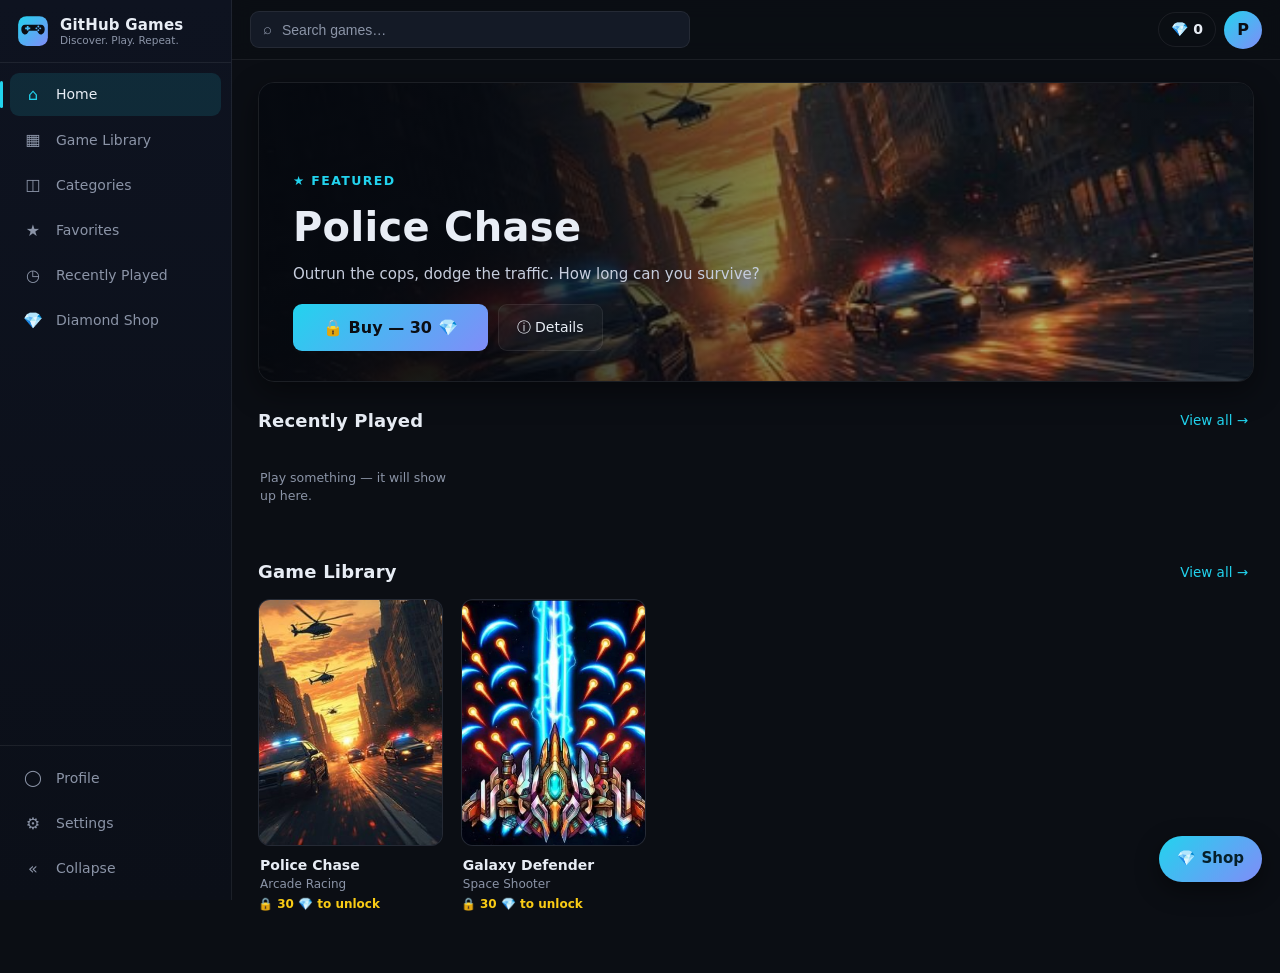
==== commit 0b844780: "Rename game URLs: games/policechase + games/galaxydefender" ====
--- a/games/index.html
+++ b/games/index.html
@@ -74,7 +74,7 @@
             <h2>Police Chase</h2>
             <p>Outrun the cops, dodge the traffic. How long can you survive?</p>
             <div class="featured-row">
-              <a class="btn-play big" href="1/" data-play="police-chase">▶&nbsp; Play Now</a>
+              <a class="btn-play big" href="policechase/" data-play="police-chase">▶&nbsp; Play Now</a>
               <button class="btn-ghost" data-info="police-chase">ⓘ Details</button>
             </div>
           </div>
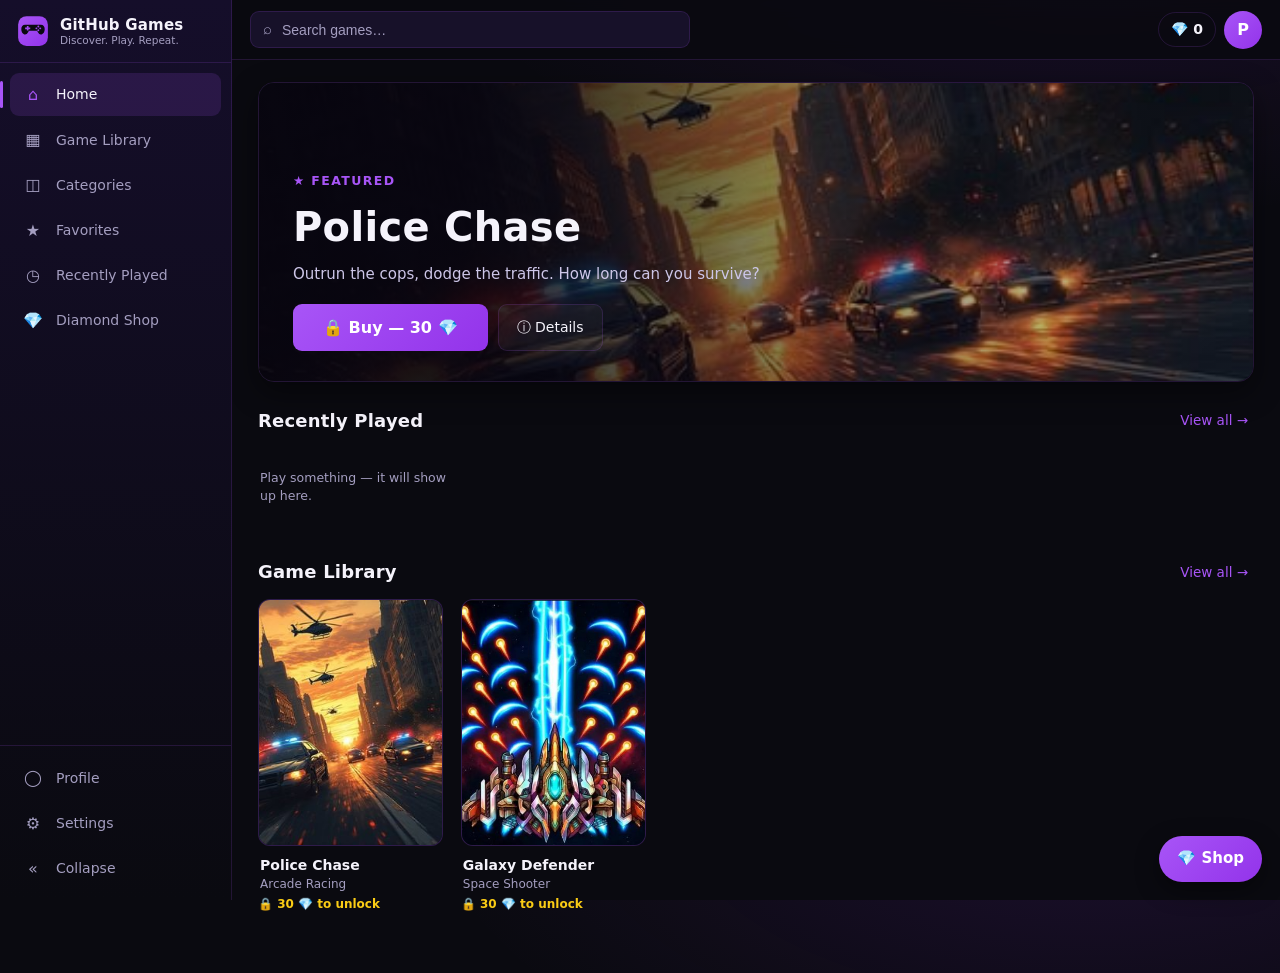
==== commit 6557c173: "Purple-black theme for games hub, admin and both games (matches main site)" ====
--- a/games/index.html
+++ b/games/index.html
@@ -15,7 +15,7 @@
   <aside id="sidebar" aria-label="Main navigation">
     <div class="side-brand">
       <span class="logo-mark" aria-hidden="true">
-        <svg viewBox="0 0 32 32"><defs><linearGradient id="lg" x1="0" y1="0" x2="1" y2="1"><stop offset="0" stop-color="#22d3ee"/><stop offset="1" stop-color="#818cf8"/></linearGradient><mask id="gp-mask-side"><path d="M8.5 10 h15 c2.2 0 3.5 1.6 3.5 4 c0 3-1.6 5.2-3.6 5.2 c-1.2 0-2-.7-2.6-1.8 l-1-1.6 H12.2 l-1 1.6 c-.6 1.1-1.4 1.8-2.6 1.8 C6.6 19.2 5 17 5 14 c0-2.4 1.3-4 3.5-4 z" fill="#fff"/><path d="M10.2 11.4 h1.6 v1.3 h1.6 v1.6 h-1.6 v1.3 h-1.6 v-1.3 H8.6 v-1.6 h1.6 z" fill="#000"/><circle cx="21" cy="11.7" r="0.9" fill="#000"/><circle cx="22.8" cy="13.5" r="0.9" fill="#000"/><circle cx="21" cy="15.3" r="0.9" fill="#000"/><circle cx="19.2" cy="13.5" r="0.9" fill="#000"/></mask></defs><rect x="2" y="2" width="28" height="28" rx="8" fill="url(#lg)"/><rect x="2" y="2" width="28" height="28" rx="8" fill="#0b0e14" mask="url(#gp-mask-side)"/></svg>
+        <svg viewBox="0 0 32 32"><defs><linearGradient id="lg" x1="0" y1="0" x2="1" y2="1"><stop offset="0" stop-color="#a855f7"/><stop offset="1" stop-color="#9333ea"/></linearGradient><mask id="gp-mask-side"><path d="M8.5 10 h15 c2.2 0 3.5 1.6 3.5 4 c0 3-1.6 5.2-3.6 5.2 c-1.2 0-2-.7-2.6-1.8 l-1-1.6 H12.2 l-1 1.6 c-.6 1.1-1.4 1.8-2.6 1.8 C6.6 19.2 5 17 5 14 c0-2.4 1.3-4 3.5-4 z" fill="#fff"/><path d="M10.2 11.4 h1.6 v1.3 h1.6 v1.6 h-1.6 v1.3 h-1.6 v-1.3 H8.6 v-1.6 h1.6 z" fill="#000"/><circle cx="21" cy="11.7" r="0.9" fill="#000"/><circle cx="22.8" cy="13.5" r="0.9" fill="#000"/><circle cx="21" cy="15.3" r="0.9" fill="#000"/><circle cx="19.2" cy="13.5" r="0.9" fill="#000"/></mask></defs><rect x="2" y="2" width="28" height="28" rx="8" fill="url(#lg)"/><rect x="2" y="2" width="28" height="28" rx="8" fill="#0a0a10" mask="url(#gp-mask-side)"/></svg>
       </span>
       <span class="logo-text"><strong>GitHub Games</strong><small>Discover. Play. Repeat.</small></span>
       <button id="drawer-close" class="icon-btn only-mobile" aria-label="Close menu">✕</button>
@@ -41,7 +41,7 @@
     <header id="topbar">
       <button id="hamburger" class="icon-btn only-mobile" aria-label="Open menu">☰</button>
       <span class="logo-mark tb-logo only-mobile" aria-hidden="true">
-        <svg viewBox="0 0 32 32"><defs><mask id="gp-mask-top"><path d="M8.5 10 h15 c2.2 0 3.5 1.6 3.5 4 c0 3-1.6 5.2-3.6 5.2 c-1.2 0-2-.7-2.6-1.8 l-1-1.6 H12.2 l-1 1.6 c-.6 1.1-1.4 1.8-2.6 1.8 C6.6 19.2 5 17 5 14 c0-2.4 1.3-4 3.5-4 z" fill="#fff"/><path d="M10.2 11.4 h1.6 v1.3 h1.6 v1.6 h-1.6 v1.3 h-1.6 v-1.3 H8.6 v-1.6 h1.6 z" fill="#000"/><circle cx="21" cy="11.7" r="0.9" fill="#000"/><circle cx="22.8" cy="13.5" r="0.9" fill="#000"/><circle cx="21" cy="15.3" r="0.9" fill="#000"/><circle cx="19.2" cy="13.5" r="0.9" fill="#000"/></mask></defs><rect x="2" y="2" width="28" height="28" rx="8" fill="#22d3ee"/><rect x="2" y="2" width="28" height="28" rx="8" fill="#0b0e14" mask="url(#gp-mask-top)"/></svg>
+        <svg viewBox="0 0 32 32"><defs><mask id="gp-mask-top"><path d="M8.5 10 h15 c2.2 0 3.5 1.6 3.5 4 c0 3-1.6 5.2-3.6 5.2 c-1.2 0-2-.7-2.6-1.8 l-1-1.6 H12.2 l-1 1.6 c-.6 1.1-1.4 1.8-2.6 1.8 C6.6 19.2 5 17 5 14 c0-2.4 1.3-4 3.5-4 z" fill="#fff"/><path d="M10.2 11.4 h1.6 v1.3 h1.6 v1.6 h-1.6 v1.3 h-1.6 v-1.3 H8.6 v-1.6 h1.6 z" fill="#000"/><circle cx="21" cy="11.7" r="0.9" fill="#000"/><circle cx="22.8" cy="13.5" r="0.9" fill="#000"/><circle cx="21" cy="15.3" r="0.9" fill="#000"/><circle cx="19.2" cy="13.5" r="0.9" fill="#000"/></mask></defs><rect x="2" y="2" width="28" height="28" rx="8" fill="#a855f7"/><rect x="2" y="2" width="28" height="28" rx="8" fill="#0a0a10" mask="url(#gp-mask-top)"/></svg>
       </span>
       <div class="search-wrap">
         <span class="search-ic" aria-hidden="true">⌕</span>
--- a/games/arcade.css
+++ b/games/arcade.css
@@ -1,15 +1,15 @@
 /* GitHub Games — Steam-inspired dark hub. Original design, no frameworks. */
 :root {
-  --bg: #0b0e14;
-  --bg2: #0e1219;
-  --surface: #141a26;
-  --surface2: #1a2130;
-  --line: rgba(255, 255, 255, 0.07);
-  --txt: #e8edf5;
-  --dim: #8b94a7;
-  --accent: #22d3ee;
-  --accent2: #818cf8;
-  --accent-ink: #062a30;
+  --bg: #0a0a10;
+  --bg2: #100c1e;
+  --surface: #171129;
+  --surface2: #1f1838;
+  --line: rgba(168, 85, 247, 0.16);
+  --txt: #f5f3fb;
+  --dim: #a49ec0;
+  --accent: #a855f7;
+  --accent2: #9333ea;
+  --accent-ink: #ffffff;
   --danger: #f87171;
   --radius: 12px;
   --side-w: 232px;
@@ -24,7 +24,7 @@
 html, body { height: 100%; }
 body {
   margin: 0;
-  background: var(--bg);
+  background: radial-gradient(1100px 520px at 85% -10%, rgba(147, 51, 234, 0.13), transparent 60%), var(--bg);
   color: var(--txt);
   font-family: "Segoe UI", system-ui, -apple-system, Roboto, "Helvetica Neue", Arial, sans-serif;
   font-size: 15px;
@@ -47,7 +47,7 @@
   height: 100vh;
   display: flex;
   flex-direction: column;
-  background: linear-gradient(180deg, #0e1320, #0b0f18);
+  background: linear-gradient(180deg, #150e2a, #0a0a10);
   border-right: 1px solid var(--line);
   z-index: 40;
   transition: width 0.22s ease, margin 0.25s ease;
@@ -81,7 +81,7 @@
   position: relative;
 }
 .nav-item:hover { background: rgba(255, 255, 255, 0.05); color: var(--txt); }
-.nav-item.is-active { background: rgba(34, 211, 238, 0.12); color: var(--txt); }
+.nav-item.is-active { background: rgba(168, 85, 247, 0.15); color: var(--txt); }
 .nav-item.is-active::before {
   content: ""; position: absolute; left: -10px; top: 8px; bottom: 8px; width: 3px;
   border-radius: 3px; background: var(--accent);
@@ -101,7 +101,7 @@
   position: sticky; top: 0; z-index: 30;
   display: flex; align-items: center; gap: 12px;
   padding: 0 18px;
-  background: rgba(11, 14, 20, 0.86);
+  background: rgba(10, 10, 16, 0.86);
   backdrop-filter: blur(10px);
   border-bottom: 1px solid var(--line);
 }
@@ -127,7 +127,7 @@
 .avatar-btn {
   width: 38px; height: 38px; border-radius: 50%; flex-shrink: 0;
   background: linear-gradient(135deg, var(--accent), var(--accent2));
-  color: #0b0e14; font-weight: 800; font-size: 16px;
+  color: #ffffff; font-weight: 800; font-size: 16px;
   display: flex; align-items: center; justify-content: center;
   transition: transform 0.15s ease;
 }
@@ -174,19 +174,19 @@
 .featured-bg { position: absolute; inset: 0; width: 100%; height: 100%; object-fit: cover; z-index: -2; }
 .featured-shade {
   position: absolute; inset: 0; z-index: -1;
-  background: linear-gradient(90deg, rgba(5, 8, 14, 0.92) 20%, rgba(5, 8, 14, 0.45) 55%, rgba(5, 8, 14, 0.15));
+  background: linear-gradient(90deg, rgba(7, 4, 14, 0.92) 20%, rgba(7, 4, 14, 0.45) 55%, rgba(7, 4, 14, 0.15));
 }
 .featured-body { padding: 30px 34px; max-width: 560px; }
 .kicker { color: var(--accent); font-size: 12.5px; font-weight: 700; letter-spacing: 1.4px; text-transform: uppercase; }
 .featured-body h2 { margin: 6px 0 8px; font-size: clamp(26px, 4vw, 40px); letter-spacing: 0.3px; }
-.featured-body p { margin: 0 0 18px; color: #c6cddd; }
+.featured-body p { margin: 0 0 18px; color: #cdc6e8; }
 .featured-row { display: flex; gap: 10px; flex-wrap: wrap; }
 
 /* ---------- buttons ---------- */
 .btn-play {
   display: inline-flex; align-items: center; justify-content: center; gap: 8px;
   background: linear-gradient(135deg, var(--accent), var(--accent2));
-  color: #0b0e14; font-weight: 800; text-decoration: none;
+  color: #ffffff; font-weight: 800; text-decoration: none;
   padding: 10px 22px; border-radius: 9px; font-size: 15px;
   transition: transform 0.15s ease, filter 0.15s ease;
   border: 0;
@@ -233,7 +233,7 @@
 .card-actions {
   position: absolute; left: 0; right: 0; bottom: 0;
   padding: 34px 10px 10px;
-  background: linear-gradient(transparent, rgba(4, 6, 10, 0.94));
+  background: linear-gradient(transparent, rgba(7, 3, 15, 0.94));
   display: flex; flex-direction: column; gap: 8px;
   transform: translateY(102%);
   transition: transform 0.22s ease;
@@ -248,7 +248,7 @@
 .fav-flag {
   position: absolute; top: 8px; right: 8px;
   width: 28px; height: 28px; border-radius: 8px;
-  background: rgba(4, 6, 10, 0.65); color: #fbbf24; font-size: 15px;
+  background: rgba(7, 3, 15, 0.65); color: #fbbf24; font-size: 15px;
   display: none; align-items: center; justify-content: center;
 }
 .gcard.is-fav .fav-flag { display: inline-flex; }
@@ -261,7 +261,7 @@
   transition: all 0.15s ease;
 }
 .chip:hover { color: var(--txt); border-color: rgba(255, 255, 255, 0.2); }
-.chip.is-active { background: rgba(34, 211, 238, 0.14); border-color: var(--accent); color: var(--txt); }
+.chip.is-active { background: rgba(168, 85, 247, 0.16); border-color: var(--accent); color: var(--txt); }
 .chips.sm { margin: 6px 0 0; }
 .sort-wrap { display: flex; align-items: center; gap: 8px; font-size: 13.5px; color: var(--dim); }
 .sort-wrap select {
@@ -298,7 +298,7 @@
 .prof-avatar {
   width: 72px; height: 72px; border-radius: 50%; flex: 0 0 auto;
   background: linear-gradient(135deg, var(--accent), var(--accent2));
-  color: #0b0e14; font-size: 30px; font-weight: 800;
+  color: #ffffff; font-size: 30px; font-weight: 800;
   display: flex; align-items: center; justify-content: center;
 }
 .prof-name-row { display: flex; align-items: center; gap: 6px; }
@@ -337,7 +337,7 @@
 .sw.is-active { border-color: #fff; transform: scale(1.12); }
 .toggle {
   width: 46px; height: 26px; border-radius: 14px; flex: 0 0 auto;
-  background: #2a3242; position: relative;
+  background: #2c2145; position: relative;
   transition: background 0.18s ease;
 }
 .toggle .knob {
@@ -350,7 +350,7 @@
 /* ---------- modals ---------- */
 .modal {
   position: fixed; inset: 0; z-index: 100;
-  background: rgba(3, 5, 9, 0.72);
+  background: rgba(4, 2, 9, 0.74);
   backdrop-filter: blur(4px);
   display: flex; align-items: center; justify-content: center;
   padding: 18px;
@@ -376,7 +376,7 @@
 .im-head h3 { margin: 0 0 4px; font-size: 22px; }
 #info-modal p { margin: 8px 0; }
 #info-modal h4 { margin: 16px 0 4px; font-size: 13px; text-transform: uppercase; letter-spacing: 0.8px; color: var(--dim); }
-.feat { margin: 4px 0; padding-left: 20px; color: #c6cddd; font-size: 14px; }
+.feat { margin: 4px 0; padding-left: 20px; color: #cdc6e8; font-size: 14px; }
 .feat li { margin: 3px 0; }
 .im-actions { display: flex; gap: 10px; margin-top: 20px; }
 .im-actions .btn-play { flex: 1 1 auto; }
@@ -399,7 +399,7 @@
 .only-mobile { display: none !important; }
 #backdrop {
   position: fixed; inset: 0; z-index: 35;
-  background: rgba(3, 5, 9, 0.6);
+  background: rgba(4, 2, 9, 0.62);
 }
 #backdrop[hidden] { display: none; }
 
@@ -450,14 +450,14 @@
 }
 .avatar-opt img { width: 100%; height: 100%; object-fit: cover; display: block; }
 .avatar-opt span { font-size: 22px; font-weight: 800; color: var(--accent); }
-.avatar-opt.is-active { border-color: var(--accent); box-shadow: 0 0 10px rgba(34,211,238,0.45); }
+.avatar-opt.is-active { border-color: var(--accent); box-shadow: 0 0 10px rgba(168,85,247,0.5); }
 .avatar-btn.has-img, .prof-avatar.has-img { padding: 0; overflow: hidden; }
 .avatar-btn.has-img img, .prof-avatar.has-img img { width: 100%; height: 100%; object-fit: cover; display: block; }
 
 /* ---------- diamond shop ---------- */
 .diamond-pill { background: var(--card); border: 1px solid var(--line); color: inherit; border-radius: 999px; padding: 6px 12px; font-size: 14px; font-weight: 700; cursor: pointer; }
 .diamond-pill:hover { border-color: var(--accent); }
-#shop-fab { position: fixed; right: 18px; bottom: 18px; z-index: 60; background: linear-gradient(135deg, #22d3ee, #818cf8); color: #06202a; border: none; border-radius: 999px; padding: 12px 18px; font-size: 15px; font-weight: 800; cursor: pointer; box-shadow: 0 8px 24px rgba(0,0,0,.45); }
+#shop-fab { position: fixed; right: 18px; bottom: 18px; z-index: 60; background: linear-gradient(135deg, #a855f7, #9333ea); color: #ffffff; border: none; border-radius: 999px; padding: 12px 18px; font-size: 15px; font-weight: 800; cursor: pointer; box-shadow: 0 8px 24px rgba(0,0,0,.45); }
 #shop-fab:hover { transform: translateY(-1px); }
 #shop-fab[hidden] { display: none; }
 .gprice { font-size: 12px; font-weight: 700; margin-top: 2px; color: #facc15; }
@@ -473,7 +473,7 @@
 .shop-user-row { display: flex; gap: 8px; }
 .shop-user-row input, #sh-username, #sh-trxid, #admin-key { background: var(--bg); border: 1px solid var(--line); color: inherit; border-radius: 8px; padding: 8px 10px; font-size: 14px; }
 .shop-user-row input { width: 150px; }
-.daily-claim { display: flex; justify-content: space-between; align-items: center; gap: 12px; flex-wrap: wrap; border: 1px solid var(--line); border-radius: var(--radius); padding: 14px 16px; margin: 14px 0; background: linear-gradient(135deg, rgba(34,211,238,.10), rgba(129,140,248,.10)); }
+.daily-claim { display: flex; justify-content: space-between; align-items: center; gap: 12px; flex-wrap: wrap; border: 1px solid var(--line); border-radius: var(--radius); padding: 14px 16px; margin: 14px 0; background: linear-gradient(135deg, rgba(168,85,247,.13), rgba(147,51,234,.13)); }
 .dc-title { font-weight: 800; font-size: 16px; }
 .dc-sub { color: var(--dim); font-size: 13px; margin-top: 2px; }
 .dc-right { display: flex; align-items: center; gap: 10px; flex-wrap: wrap; }
@@ -492,11 +492,11 @@
 .custom-card { border: 1px solid var(--line); border-radius: var(--radius); padding: 16px; margin: 0 0 18px; background: rgba(255,255,255,0.02); }
 .custom-head { display: flex; justify-content: space-between; align-items: baseline; gap: 10px; flex-wrap: wrap; font-weight: 800; }
 .custom-row { display: flex; gap: 12px; align-items: center; margin-top: 12px; }
-.custom-row input[type="range"] { flex: 1; accent-color: #22d3ee; }
+.custom-row input[type="range"] { flex: 1; accent-color: #a855f7; }
 .custom-row input[type="number"] { width: 120px; background: var(--bg); border: 1px solid var(--line); color: inherit; border-radius: 8px; padding: 8px 10px; font-size: 15px; }
 .custom-chips { display: flex; gap: 8px; flex-wrap: wrap; margin-top: 10px; }
 .custom-chips .chip { background: var(--bg); border: 1px solid var(--line); color: inherit; border-radius: 999px; padding: 5px 12px; font-size: 13px; cursor: pointer; }
-.custom-chips .chip:hover { border-color: #22d3ee; }
+.custom-chips .chip:hover { border-color: #a855f7; }
 .custom-buy-row { display: flex; justify-content: space-between; align-items: center; gap: 12px; margin-top: 14px; flex-wrap: wrap; }
 .custom-price { font-size: 24px; font-weight: 800; }
 
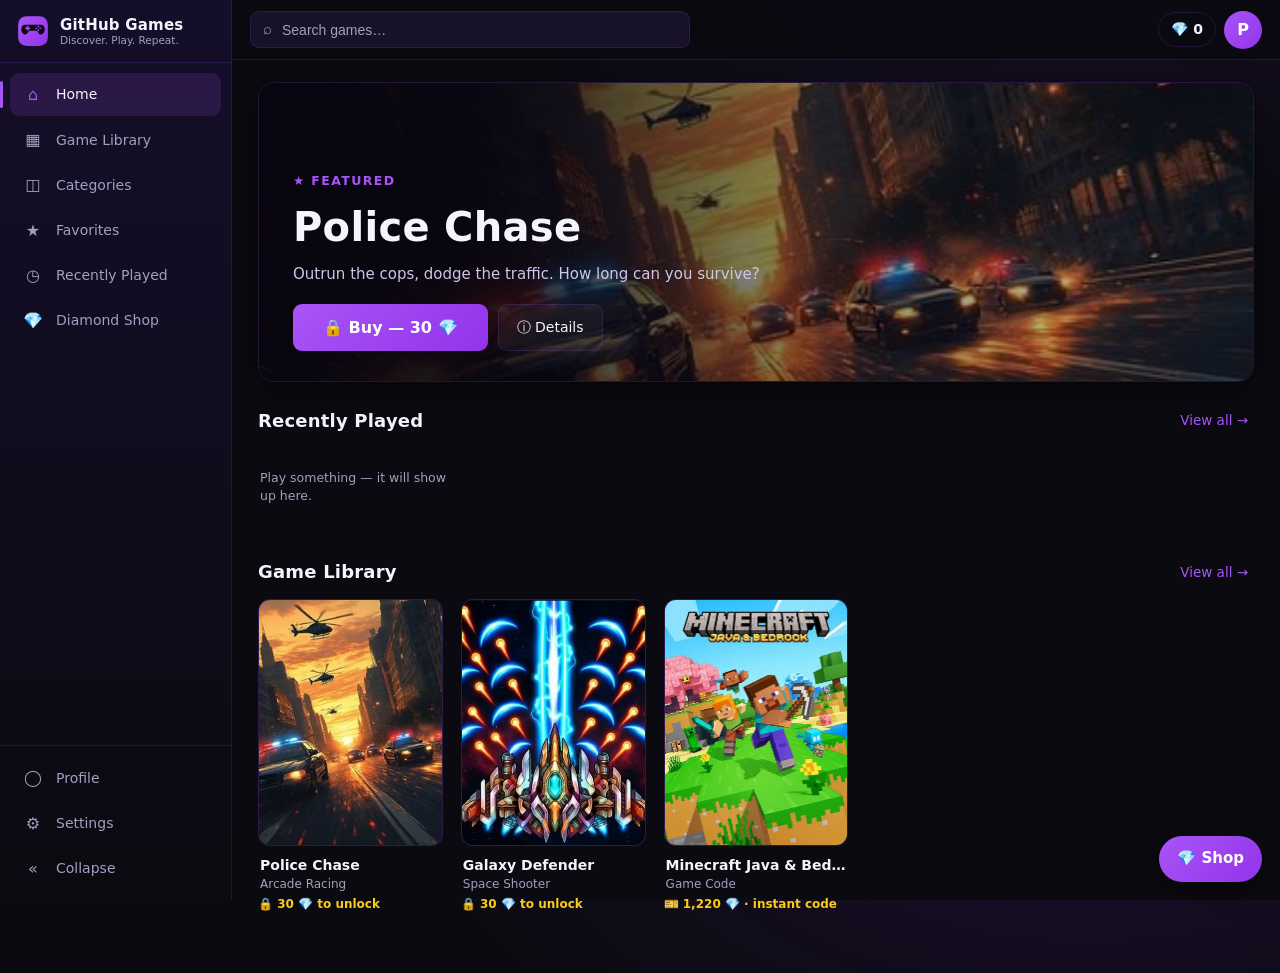
==== commit 9a1d7055: "Add Minecraft Java & Bedrock Redeem Code product (1,220 diamonds, stock of 10, 24h on-screen deliver" ====
--- a/games/index.html
+++ b/games/index.html
@@ -157,6 +157,19 @@
               <button class="btn-play sm" id="daily-claim-btn" disabled>Claim +10 💎</button>
             </div>
           </div>
+          <div class="mc-panel">
+            <img class="mc-thumb" src="img/cover-minecraft.svg" alt="Minecraft Java &amp; Bedrock cover">
+            <div class="mc-info">
+              <div class="mc-title">🎮 Minecraft Java &amp; Bedrock Redeem Code</div>
+              <div class="dim sm">The full game for PC (official price $29.99). Pay with Diamonds — your code is shown instantly. Save it within 24 hours.</div>
+              <div class="mc-stock" id="mc-stock"></div>
+              <div class="mc-mine dim sm" id="mc-mine" hidden></div>
+            </div>
+            <div class="mc-side">
+              <div class="mc-price">1,220 💎</div>
+              <button class="btn-play" id="mc-open">Buy Code</button>
+            </div>
+          </div>
           <div id="shop-packs" class="shop-packs"></div>
           <div class="custom-card">
             <div class="custom-head"><span>🛠️ Custom Amount</span><span class="dim sm">1,000 – 100,000 💎 &bull; bigger amount = cheaper per diamond</span></div>
@@ -382,6 +395,45 @@
   </div>
 </div>
 
+<!-- minecraft code modal -->
+<div id="mc-modal" class="modal" hidden role="dialog" aria-modal="true" aria-labelledby="mc-title">
+  <div class="modal-card narrow">
+    <button class="icon-btn modal-x" data-close aria-label="Close">✕</button>
+    <h3 id="mc-title">🎮 Minecraft Java &amp; Bedrock Redeem Code</h3>
+    <div id="mc-form-view">
+      <p class="dim sm">Official redeem code for the full game (PC, Java &amp; Bedrock). After you buy, your code appears right here — copy it and save it within 24 hours.</p>
+      <p><strong>Price: 1,220 💎</strong> · Your balance: <strong id="mc-balance">0</strong> 💎</p>
+      <div id="mc-username-row">
+        <label class="dim sm" for="mc-username">Create your account to get 30 free diamonds</label>
+        <input id="mc-username" maxlength="24" placeholder="Choose a username" aria-label="Username">
+        <div class="im-actions">
+          <button class="btn-play sm" id="mc-create">Create Account (+30 💎)</button>
+        </div>
+      </div>
+      <p class="dim sm" id="mc-account-note" hidden>Account: <strong id="mc-account-name"></strong></p>
+      <label class="dim sm" for="mc-email">Your email — saved with the order so the admin can contact you if needed</label>
+      <input id="mc-email" type="email" placeholder="you@example.com" aria-label="Email for code delivery">
+      <p class="dim sm" id="mc-need-note" hidden></p>
+      <p class="dim sm" id="mc-stock-note"></p>
+      <div class="im-actions">
+        <button class="btn-ghost" data-close>Cancel</button>
+        <button class="btn-play" id="mc-buy-confirm">Buy for 1,220 💎</button>
+        <button class="btn-play" id="mc-buy-shop" hidden>Go to Diamond Shop</button>
+      </div>
+    </div>
+    <div id="mc-code-view" hidden>
+      <p>✅ <strong>Your redeem code</strong> — save it now:</p>
+      <div class="mc-code-box" id="mc-code-text"></div>
+      <div class="im-actions">
+        <button class="btn-play" id="mc-copy">📋 Copy Code</button>
+      </div>
+      <p class="dim sm" id="mc-email-note"></p>
+      <p class="dim sm" id="mc-count"></p>
+      <p class="dim sm">Redeem at <strong>minecraft.net/redeem</strong> with your Microsoft account. After 24 hours the code disappears from this site — so save it now. Lost it? Contact support with your order email.</p>
+    </div>
+  </div>
+</div>
+
 <!-- confirm modal -->
 <div id="confirm-modal" class="modal" hidden role="dialog" aria-modal="true" aria-labelledby="cf-title">
   <div class="modal-card narrow">
--- a/games/arcade.css
+++ b/games/arcade.css
@@ -462,7 +462,7 @@
 #shop-fab[hidden] { display: none; }
 .gprice { font-size: 12px; font-weight: 700; margin-top: 2px; color: #facc15; }
 .gprice.owned { color: #4ade80; }
-#buy-username { background: var(--bg); border: 1px solid var(--line); color: inherit; border-radius: 8px; padding: 8px 10px; font-size: 14px; width: 100%; margin: 6px 0 4px; }
+#buy-username, #mc-username { background: var(--bg); border: 1px solid var(--line); color: inherit; border-radius: 8px; padding: 8px 10px; font-size: 14px; width: 100%; margin: 6px 0 4px; }
 .shop-packs { display: grid; grid-template-columns: repeat(auto-fit, minmax(150px, 1fr)); gap: 12px; margin: 14px 0 18px; }
 .pack-card { border: 1px solid var(--line); border-radius: var(--radius); padding: 16px 12px; text-align: center; background: rgba(255,255,255,0.02); }
 .pack-diamonds { font-size: 24px; font-weight: 800; }
@@ -504,3 +504,15 @@
 .support-email { font-size: 17px; word-break: break-all; margin: 10px 0 2px; }
 .support-actions { display: flex; gap: 10px; flex-wrap: wrap; margin: 12px 0; }
 .support-actions .btn-play { text-decoration: none; text-align: center; }
+
+/* -------- minecraft redeem code -------- */
+.mc-panel { display: flex; gap: 14px; align-items: center; border: 1px solid var(--line); border-radius: var(--radius); padding: 14px 16px; margin: 14px 0; background: linear-gradient(135deg, rgba(168,85,247,.13), rgba(147,51,234,.06)); flex-wrap: wrap; }
+.mc-thumb { width: 56px; height: 84px; object-fit: cover; border-radius: 8px; border: 1px solid var(--line); }
+.mc-info { flex: 1 1 220px; min-width: 0; }
+.mc-title { font-weight: 800; font-size: 16px; }
+.mc-stock { color: #facc15; font-size: 13px; font-weight: 700; margin-top: 3px; }
+.mc-mine { margin-top: 3px; }
+.mc-side { margin-left: auto; text-align: right; }
+.mc-price { font-size: 20px; font-weight: 800; margin-bottom: 8px; }
+.mc-code-box { background: var(--bg); border: 1px dashed var(--accent); border-radius: 10px; padding: 14px; text-align: center; font-family: "Courier New", monospace; font-size: 17px; font-weight: 700; letter-spacing: .5px; word-break: break-all; margin: 10px 0; color: #d8b4fe; }
+#mc-email { width: 100%; background: var(--bg); border: 1px solid var(--line); color: inherit; border-radius: 8px; padding: 8px 10px; font-size: 14px; margin: 6px 0 4px; }
